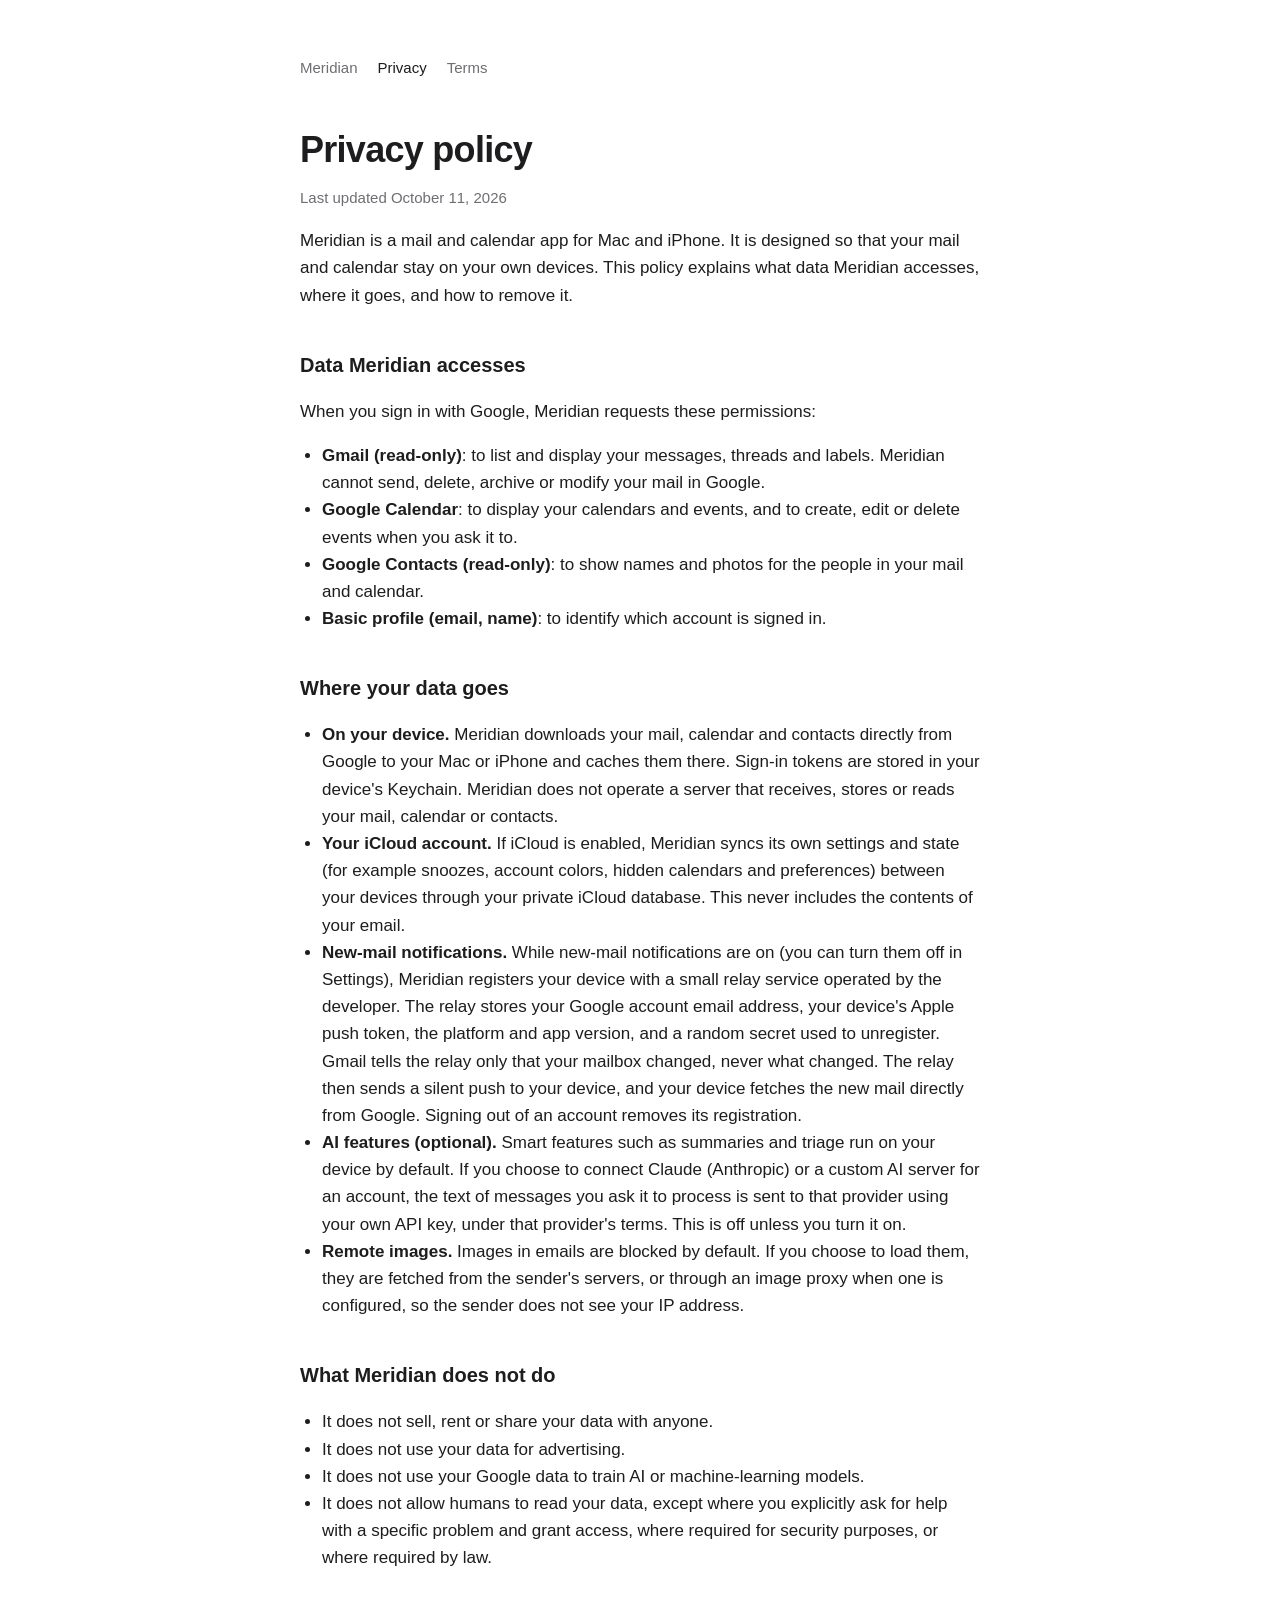
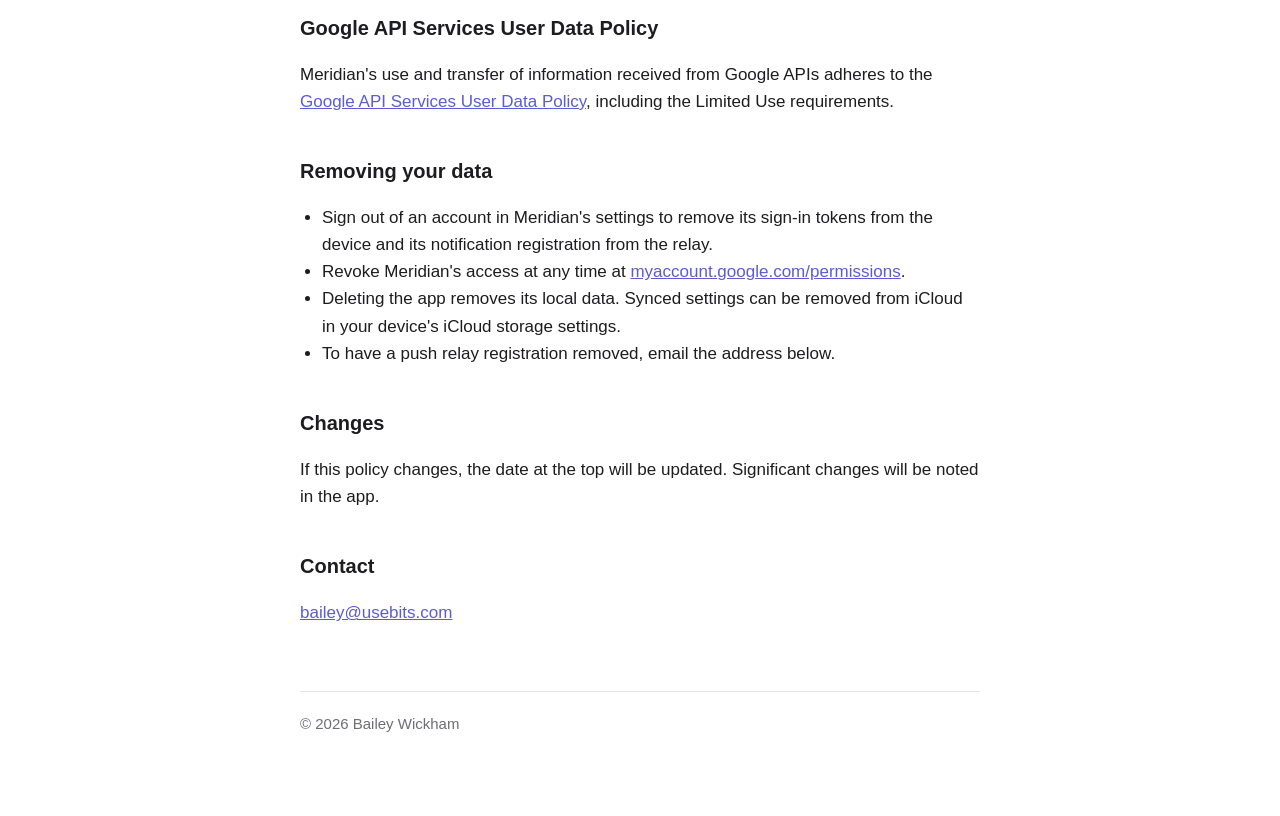
==== privacy.html @ 0765e0c7 "Meridian home page, privacy policy and terms" ====
<!doctype html>
<html lang="en">
<head>
  <meta charset="utf-8">
  <meta name="viewport" content="width=device-width, initial-scale=1">
  <title>Meridian Privacy</title>
  <meta name="description" content="How Meridian handles your Google account data.">
  <link rel="stylesheet" href="style.css">
</head>
<body>
<main>
  <nav>
    <a href="./">Meridian</a>
    <a href="privacy.html" aria-current="page">Privacy</a>
    <a href="terms.html">Terms</a>
  </nav>

  <h1>Privacy policy</h1>
  <p class="muted">Last updated October 11, 2026</p>

  <p>Meridian is a mail and calendar app for Mac and iPhone. It is designed so that your mail and calendar stay on your own devices. This policy explains what data Meridian accesses, where it goes, and how to remove it.</p>

  <h2>Data Meridian accesses</h2>
  <p>When you sign in with Google, Meridian requests these permissions:</p>
  <ul>
    <li><strong>Gmail (read-only)</strong>: to list and display your messages, threads and labels. Meridian cannot send, delete, archive or modify your mail in Google.</li>
    <li><strong>Google Calendar</strong>: to display your calendars and events, and to create, edit or delete events when you ask it to.</li>
    <li><strong>Google Contacts (read-only)</strong>: to show names and photos for the people in your mail and calendar.</li>
    <li><strong>Basic profile (email, name)</strong>: to identify which account is signed in.</li>
  </ul>

  <h2>Where your data goes</h2>
  <ul>
    <li><strong>On your device.</strong> Meridian downloads your mail, calendar and contacts directly from Google to your Mac or iPhone and caches them there. Sign-in tokens are stored in your device's Keychain. Meridian does not operate a server that receives, stores or reads your mail, calendar or contacts.</li>
    <li><strong>Your iCloud account.</strong> If iCloud is enabled, Meridian syncs its own settings and state (for example snoozes, account colors, hidden calendars and preferences) between your devices through your private iCloud database. This never includes the contents of your email.</li>
    <li><strong>New-mail notifications.</strong> While new-mail notifications are on (you can turn them off in Settings), Meridian registers your device with a small relay service operated by the developer. The relay stores your Google account email address, your device's Apple push token, the platform and app version, and a random secret used to unregister. Gmail tells the relay only that your mailbox changed, never what changed. The relay then sends a silent push to your device, and your device fetches the new mail directly from Google. Signing out of an account removes its registration.</li>
    <li><strong>AI features (optional).</strong> Smart features such as summaries and triage run on your device by default. If you choose to connect Claude (Anthropic) or a custom AI server for an account, the text of messages you ask it to process is sent to that provider using your own API key, under that provider's terms. This is off unless you turn it on.</li>
    <li><strong>Remote images.</strong> Images in emails are blocked by default. If you choose to load them, they are fetched from the sender's servers, or through an image proxy when one is configured, so the sender does not see your IP address.</li>
  </ul>

  <h2>What Meridian does not do</h2>
  <ul>
    <li>It does not sell, rent or share your data with anyone.</li>
    <li>It does not use your data for advertising.</li>
    <li>It does not use your Google data to train AI or machine-learning models.</li>
    <li>It does not allow humans to read your data, except where you explicitly ask for help with a specific problem and grant access, where required for security purposes, or where required by law.</li>
  </ul>

  <h2>Google API Services User Data Policy</h2>
  <p>Meridian's use and transfer of information received from Google APIs adheres to the <a href="https://developers.google.com/terms/api-services-user-data-policy">Google API Services User Data Policy</a>, including the Limited Use requirements.</p>

  <h2>Removing your data</h2>
  <ul>
    <li>Sign out of an account in Meridian's settings to remove its sign-in tokens from the device and its notification registration from the relay.</li>
    <li>Revoke Meridian's access at any time at <a href="https://myaccount.google.com/permissions">myaccount.google.com/permissions</a>.</li>
    <li>Deleting the app removes its local data. Synced settings can be removed from iCloud in your device's iCloud storage settings.</li>
    <li>To have a push relay registration removed, email the address below.</li>
  </ul>

  <h2>Changes</h2>
  <p>If this policy changes, the date at the top will be updated. Significant changes will be noted in the app.</p>

  <h2>Contact</h2>
  <p><a href="mailto:bailey@usebits.com">bailey@usebits.com</a></p>

  <footer class="muted">© 2026 Bailey Wickham</footer>
</main>
</body>
</html>
---- style.css ----
:root {
  --bg: #ffffff;
  --fg: #1d1d1f;
  --muted: #6e6e73;
  --accent: #5b5bd6;
  --rule: #e5e5ea;
}
@media (prefers-color-scheme: dark) {
  :root {
    --bg: #161618;
    --fg: #f2f2f4;
    --muted: #a1a1a6;
    --accent: #8e8cf0;
    --rule: #2c2c2e;
  }
}
* { box-sizing: border-box; }
body {
  margin: 0;
  background: var(--bg);
  color: var(--fg);
  font: 17px/1.6 -apple-system, BlinkMacSystemFont, "Inter", "Segoe UI", sans-serif;
}
main { max-width: 720px; margin: 0 auto; padding: 56px 20px 80px; }
nav { display: flex; gap: 20px; font-size: 15px; margin-bottom: 48px; }
nav a { color: var(--muted); text-decoration: none; }
nav a:hover, nav a[aria-current] { color: var(--fg); }
h1 { font-size: 36px; line-height: 1.2; margin: 0 0 12px; letter-spacing: -0.02em; }
h2 { font-size: 20px; margin: 40px 0 8px; }
p, li { color: var(--fg); }
.lede { font-size: 20px; color: var(--muted); margin-top: 0; }
.muted { color: var(--muted); font-size: 15px; }
a { color: var(--accent); }
ul { padding-left: 22px; }
footer { margin-top: 64px; padding-top: 20px; border-top: 1px solid var(--rule); }
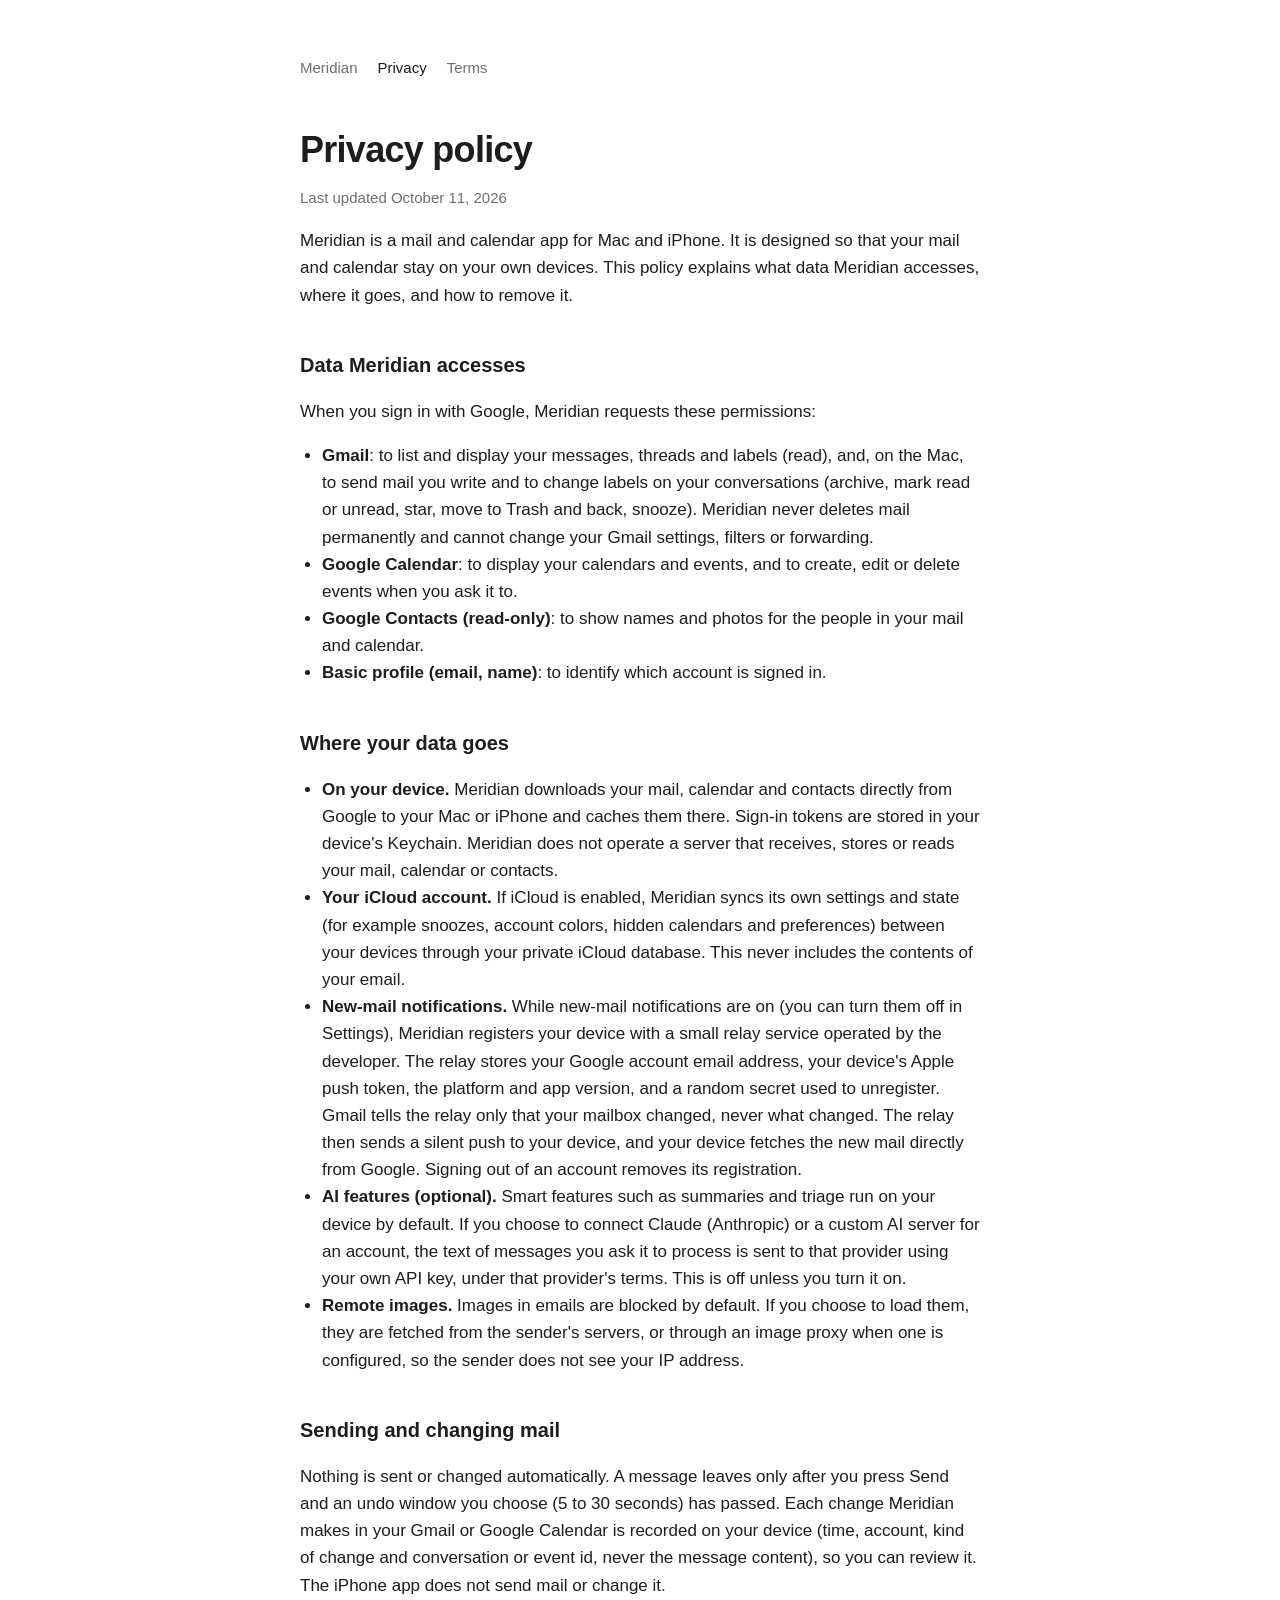
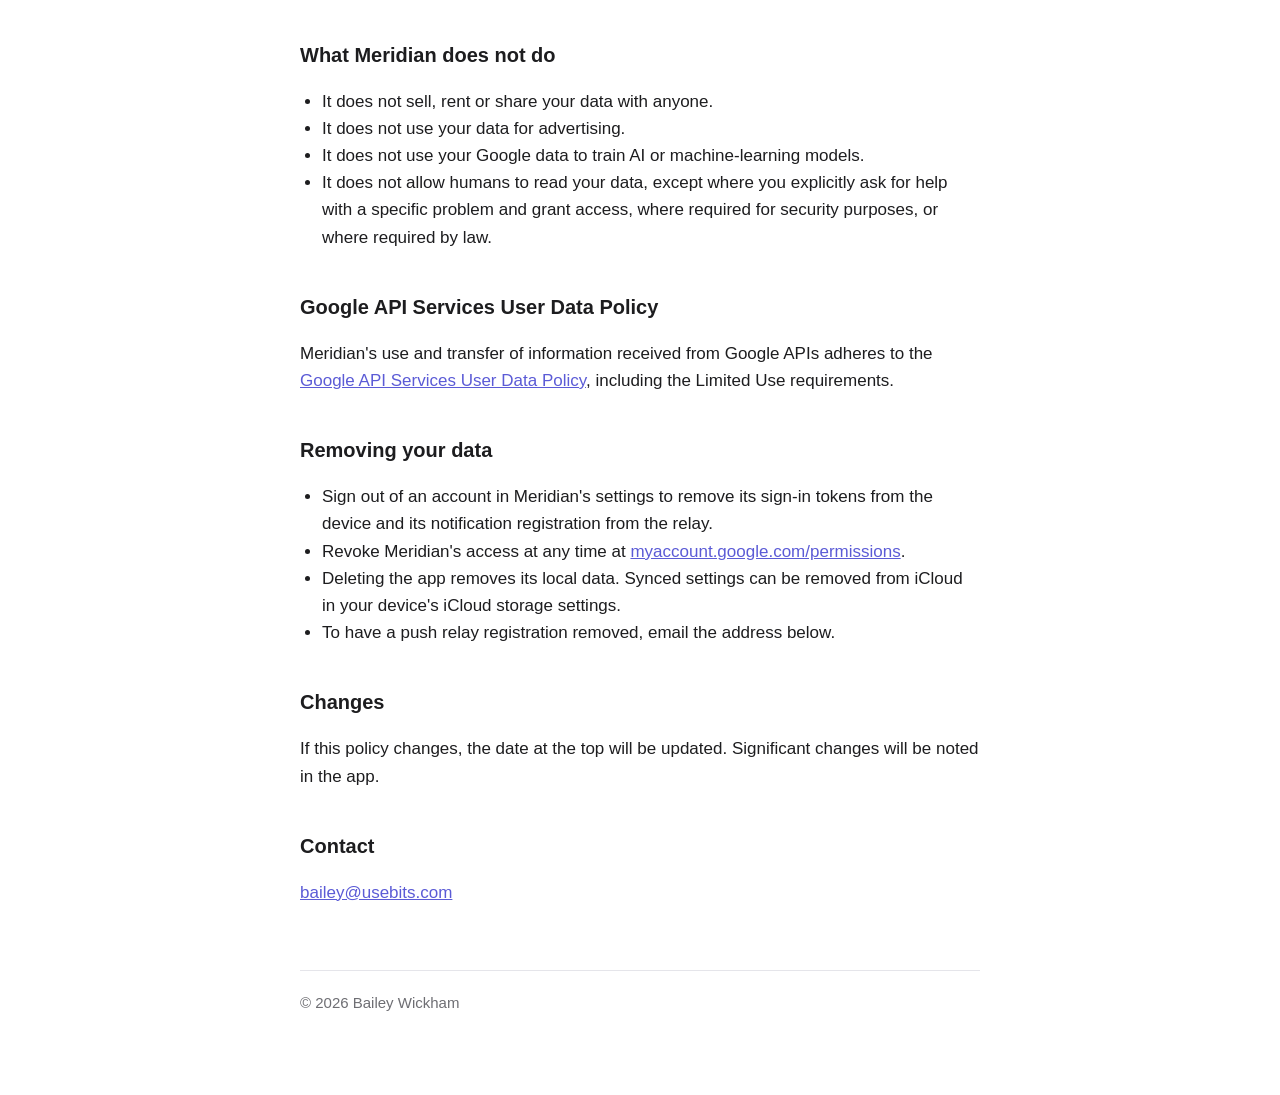
==== commit 280592ec: "Privacy and home page: Gmail sending and label changes (gmail.modify)" ====
--- a/privacy.html
+++ b/privacy.html
@@ -23,7 +23,7 @@
   <h2>Data Meridian accesses</h2>
   <p>When you sign in with Google, Meridian requests these permissions:</p>
   <ul>
-    <li><strong>Gmail (read-only)</strong>: to list and display your messages, threads and labels. Meridian cannot send, delete, archive or modify your mail in Google.</li>
+    <li><strong>Gmail</strong>: to list and display your messages, threads and labels (read), and, on the Mac, to send mail you write and to change labels on your conversations (archive, mark read or unread, star, move to Trash and back, snooze). Meridian never deletes mail permanently and cannot change your Gmail settings, filters or forwarding.</li>
     <li><strong>Google Calendar</strong>: to display your calendars and events, and to create, edit or delete events when you ask it to.</li>
     <li><strong>Google Contacts (read-only)</strong>: to show names and photos for the people in your mail and calendar.</li>
     <li><strong>Basic profile (email, name)</strong>: to identify which account is signed in.</li>
@@ -37,6 +37,9 @@
     <li><strong>AI features (optional).</strong> Smart features such as summaries and triage run on your device by default. If you choose to connect Claude (Anthropic) or a custom AI server for an account, the text of messages you ask it to process is sent to that provider using your own API key, under that provider's terms. This is off unless you turn it on.</li>
     <li><strong>Remote images.</strong> Images in emails are blocked by default. If you choose to load them, they are fetched from the sender's servers, or through an image proxy when one is configured, so the sender does not see your IP address.</li>
   </ul>
+
+  <h2>Sending and changing mail</h2>
+  <p>Nothing is sent or changed automatically. A message leaves only after you press Send and an undo window you choose (5 to 30 seconds) has passed. Each change Meridian makes in your Gmail or Google Calendar is recorded on your device (time, account, kind of change and conversation or event id, never the message content), so you can review it. The iPhone app does not send mail or change it.</p>
 
   <h2>What Meridian does not do</h2>
   <ul>
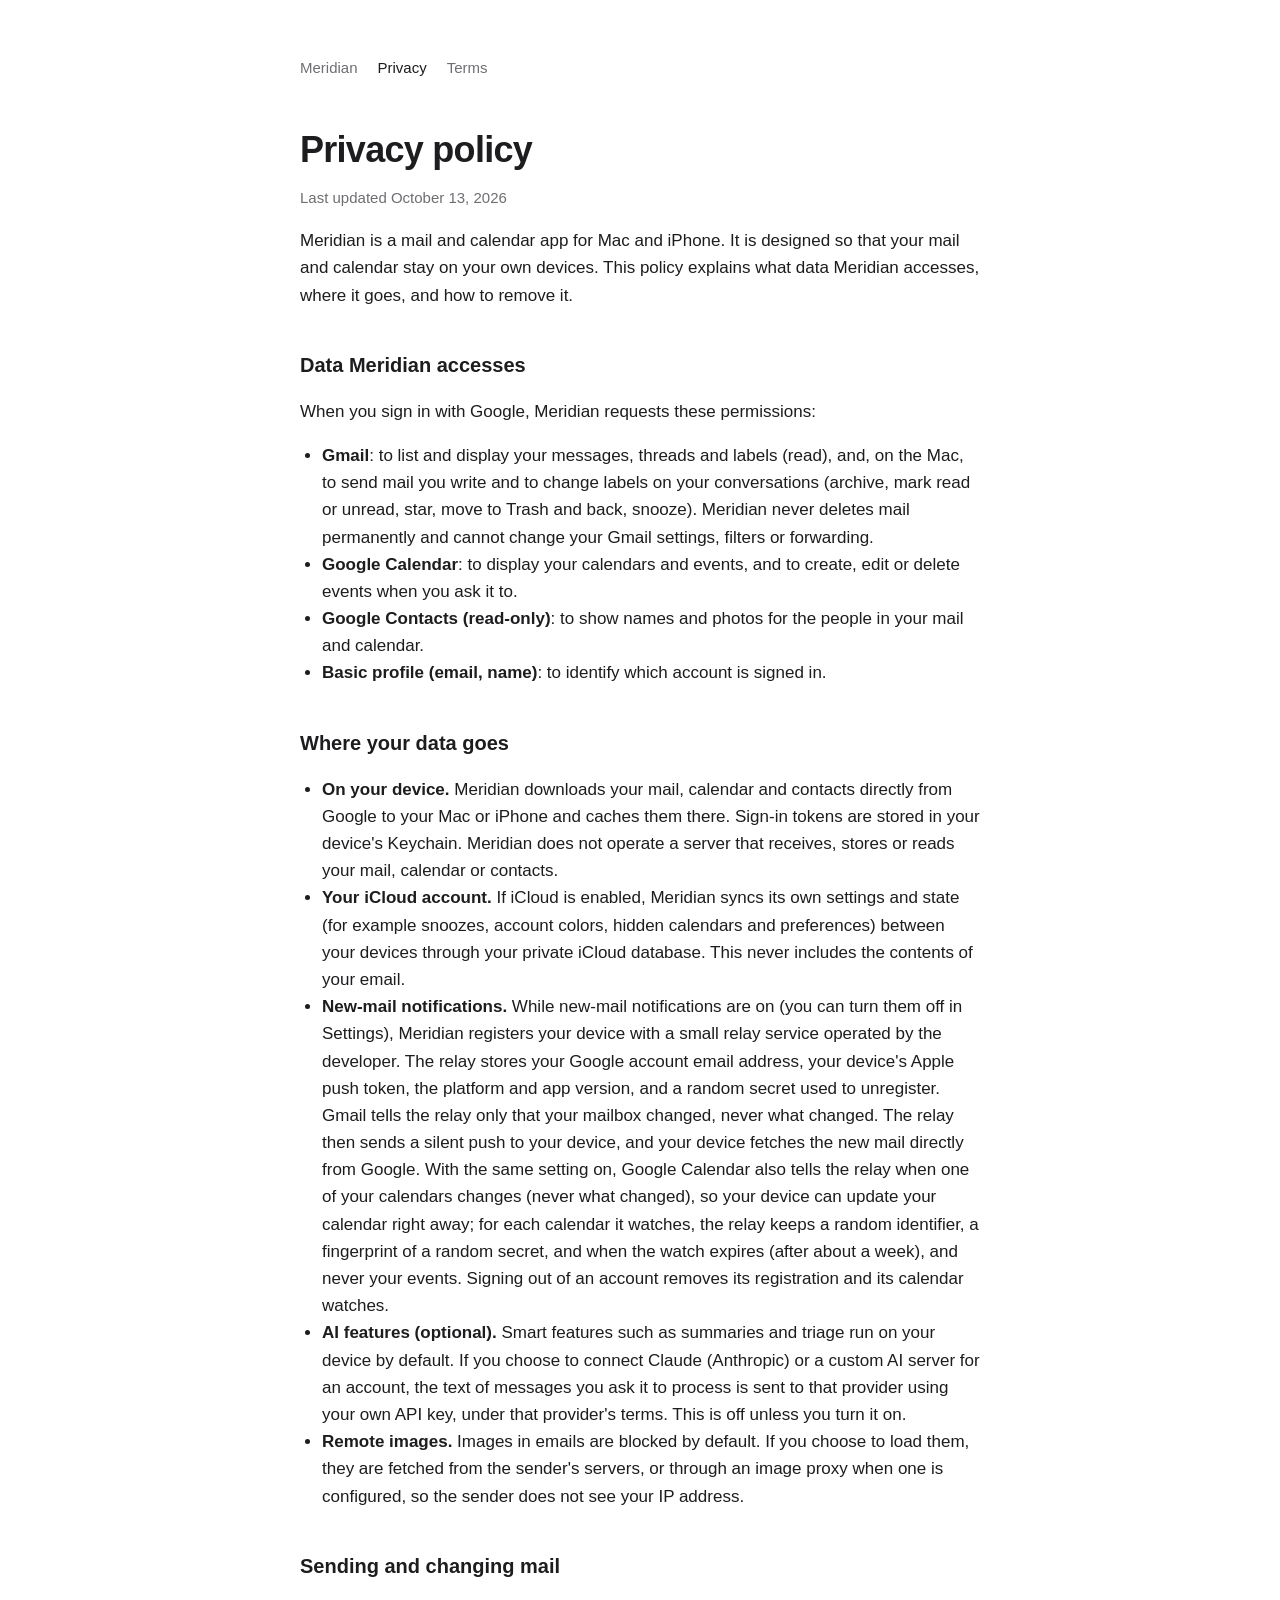
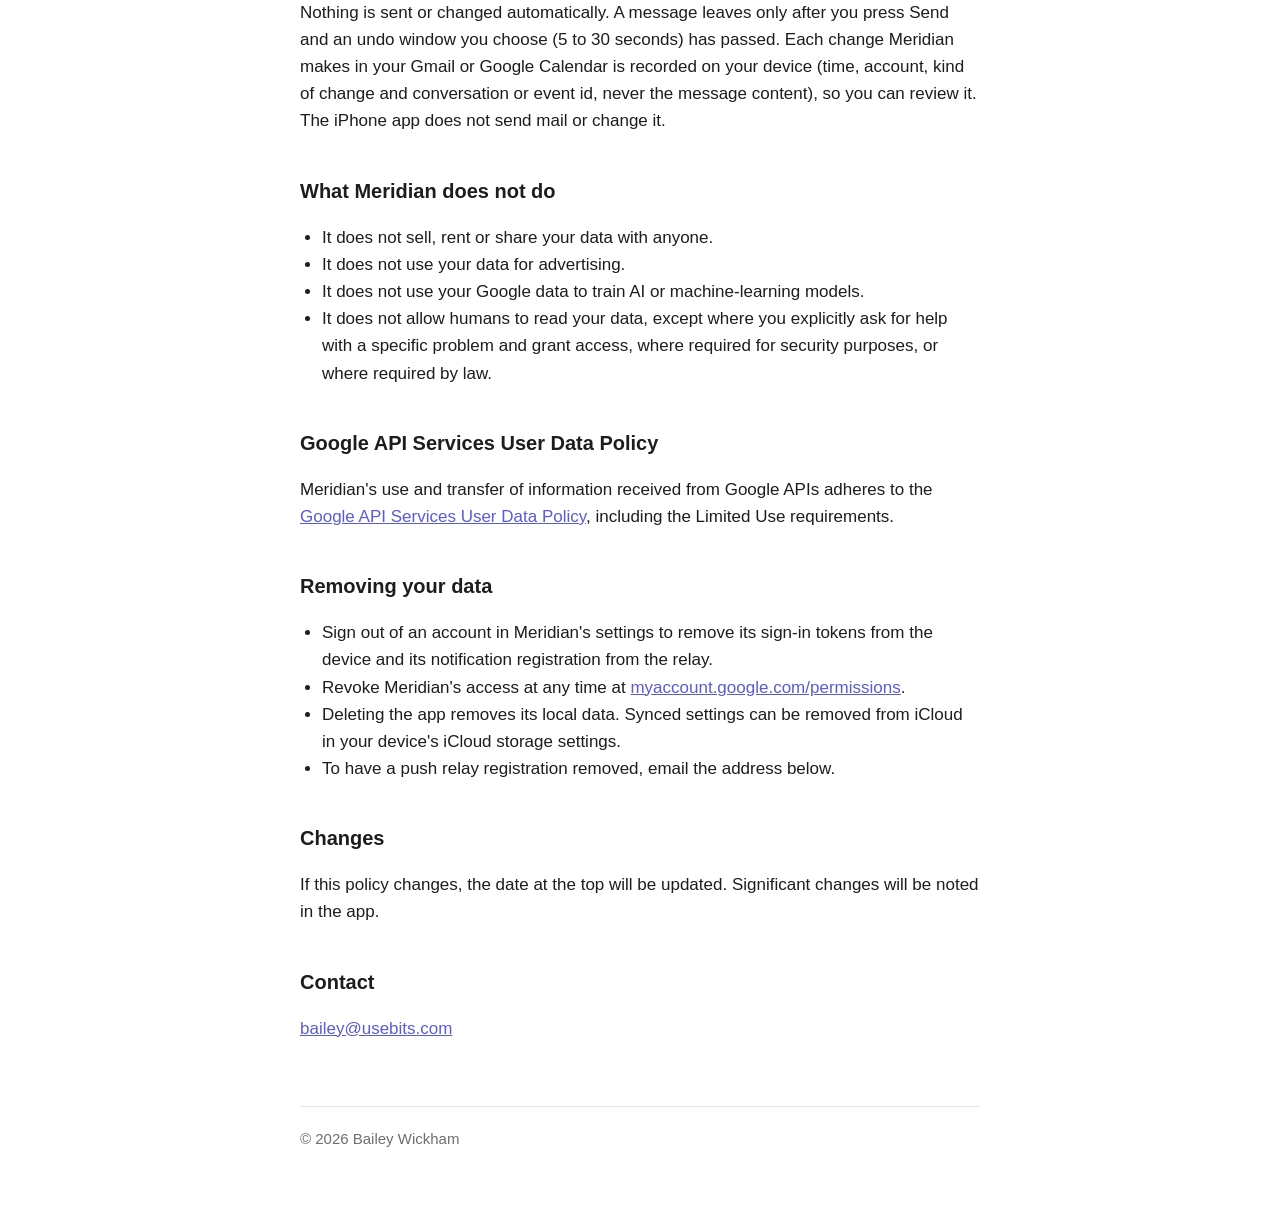
==== commit 54c00a32: "Privacy: live calendar updates through the push relay" ====
--- a/privacy.html
+++ b/privacy.html
@@ -16,7 +16,7 @@
   </nav>
 
   <h1>Privacy policy</h1>
-  <p class="muted">Last updated October 11, 2026</p>
+  <p class="muted">Last updated October 13, 2026</p>
 
   <p>Meridian is a mail and calendar app for Mac and iPhone. It is designed so that your mail and calendar stay on your own devices. This policy explains what data Meridian accesses, where it goes, and how to remove it.</p>
 
@@ -33,7 +33,7 @@
   <ul>
     <li><strong>On your device.</strong> Meridian downloads your mail, calendar and contacts directly from Google to your Mac or iPhone and caches them there. Sign-in tokens are stored in your device's Keychain. Meridian does not operate a server that receives, stores or reads your mail, calendar or contacts.</li>
     <li><strong>Your iCloud account.</strong> If iCloud is enabled, Meridian syncs its own settings and state (for example snoozes, account colors, hidden calendars and preferences) between your devices through your private iCloud database. This never includes the contents of your email.</li>
-    <li><strong>New-mail notifications.</strong> While new-mail notifications are on (you can turn them off in Settings), Meridian registers your device with a small relay service operated by the developer. The relay stores your Google account email address, your device's Apple push token, the platform and app version, and a random secret used to unregister. Gmail tells the relay only that your mailbox changed, never what changed. The relay then sends a silent push to your device, and your device fetches the new mail directly from Google. Signing out of an account removes its registration.</li>
+    <li><strong>New-mail notifications.</strong> While new-mail notifications are on (you can turn them off in Settings), Meridian registers your device with a small relay service operated by the developer. The relay stores your Google account email address, your device's Apple push token, the platform and app version, and a random secret used to unregister. Gmail tells the relay only that your mailbox changed, never what changed. The relay then sends a silent push to your device, and your device fetches the new mail directly from Google. With the same setting on, Google Calendar also tells the relay when one of your calendars changes (never what changed), so your device can update your calendar right away; for each calendar it watches, the relay keeps a random identifier, a fingerprint of a random secret, and when the watch expires (after about a week), and never your events. Signing out of an account removes its registration and its calendar watches.</li>
     <li><strong>AI features (optional).</strong> Smart features such as summaries and triage run on your device by default. If you choose to connect Claude (Anthropic) or a custom AI server for an account, the text of messages you ask it to process is sent to that provider using your own API key, under that provider's terms. This is off unless you turn it on.</li>
     <li><strong>Remote images.</strong> Images in emails are blocked by default. If you choose to load them, they are fetched from the sender's servers, or through an image proxy when one is configured, so the sender does not see your IP address.</li>
   </ul>
--- a/style.css
+++ b/style.css
@@ -32,4 +32,10 @@
 .muted { color: var(--muted); font-size: 15px; }
 a { color: var(--accent); }
 ul { padding-left: 22px; }
+.get { display: flex; flex-wrap: wrap; align-items: center; gap: 8px 16px; margin: 28px 0 8px; }
+.download {
+  display: inline-block; padding: 10px 20px; border-radius: 10px;
+  background: var(--accent); color: #fff; font-weight: 600; text-decoration: none;
+}
+.download:hover { filter: brightness(1.08); }
 footer { margin-top: 64px; padding-top: 20px; border-top: 1px solid var(--rule); }
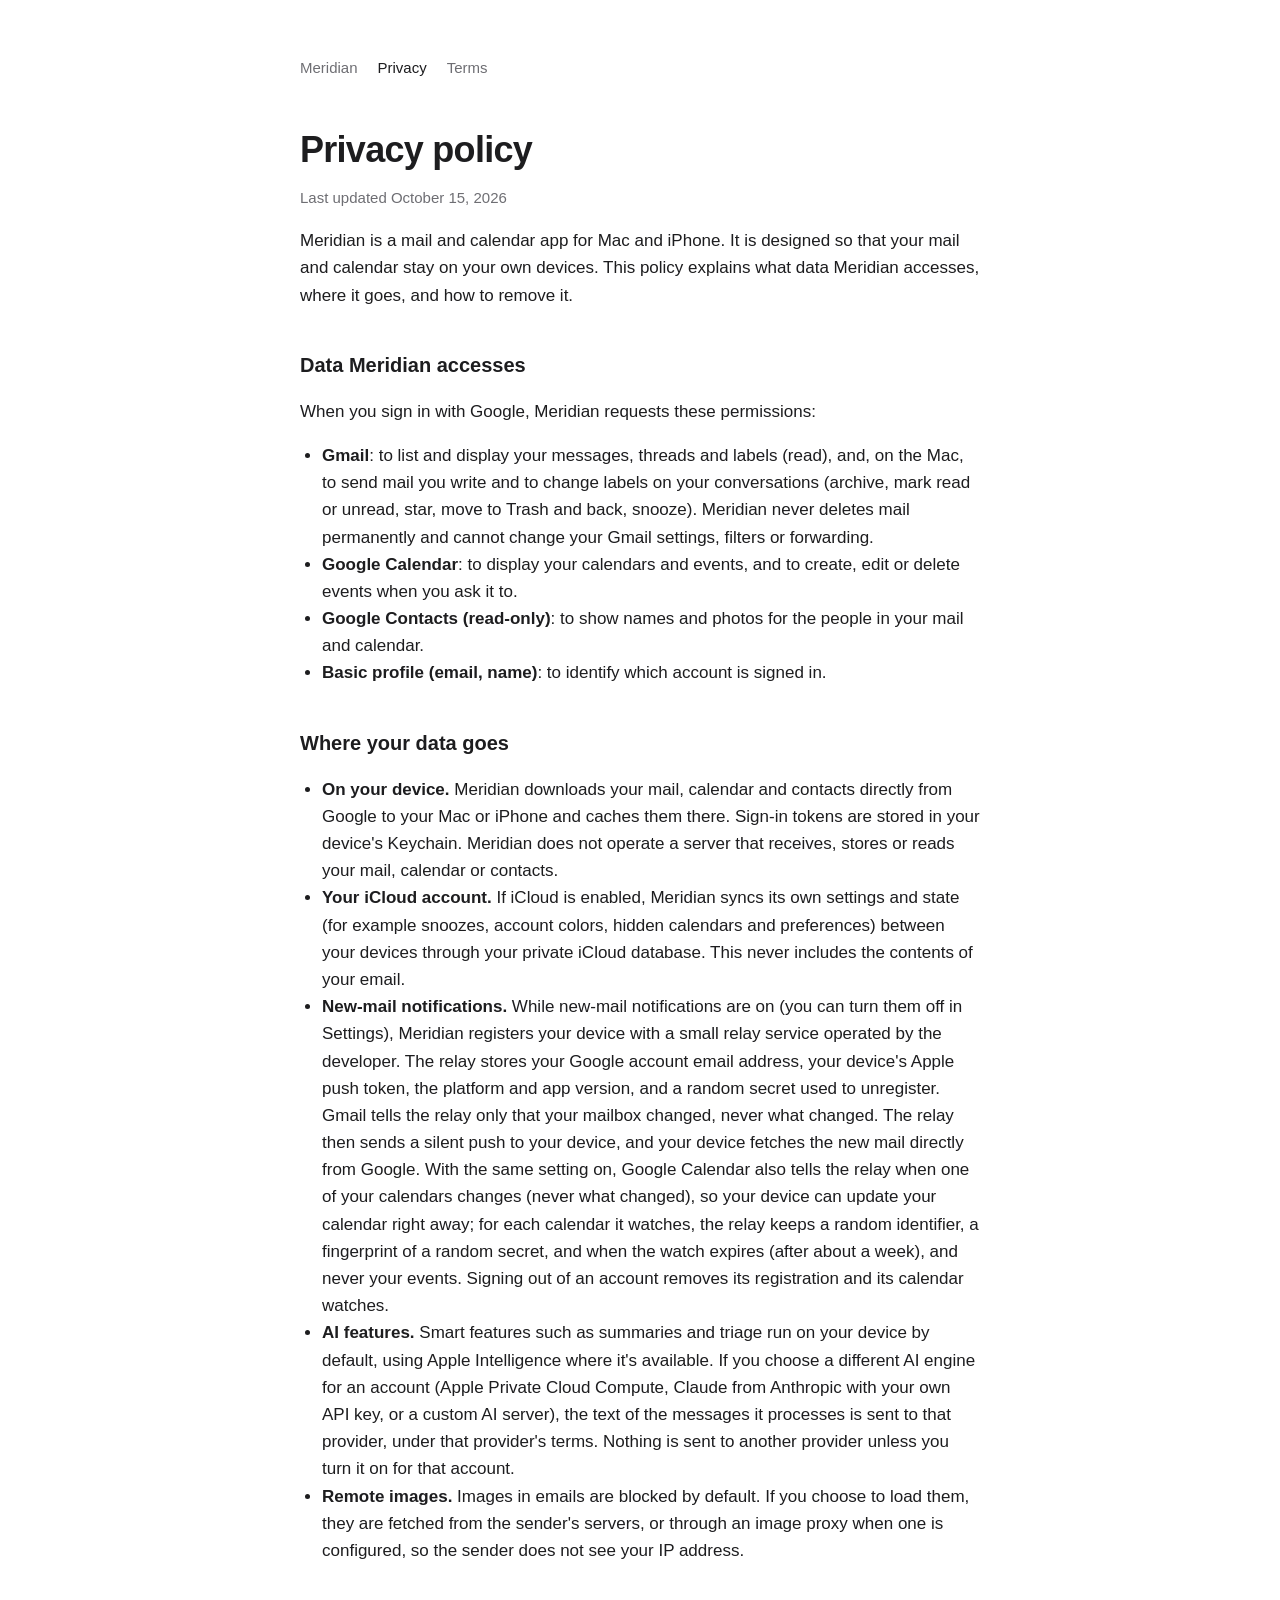
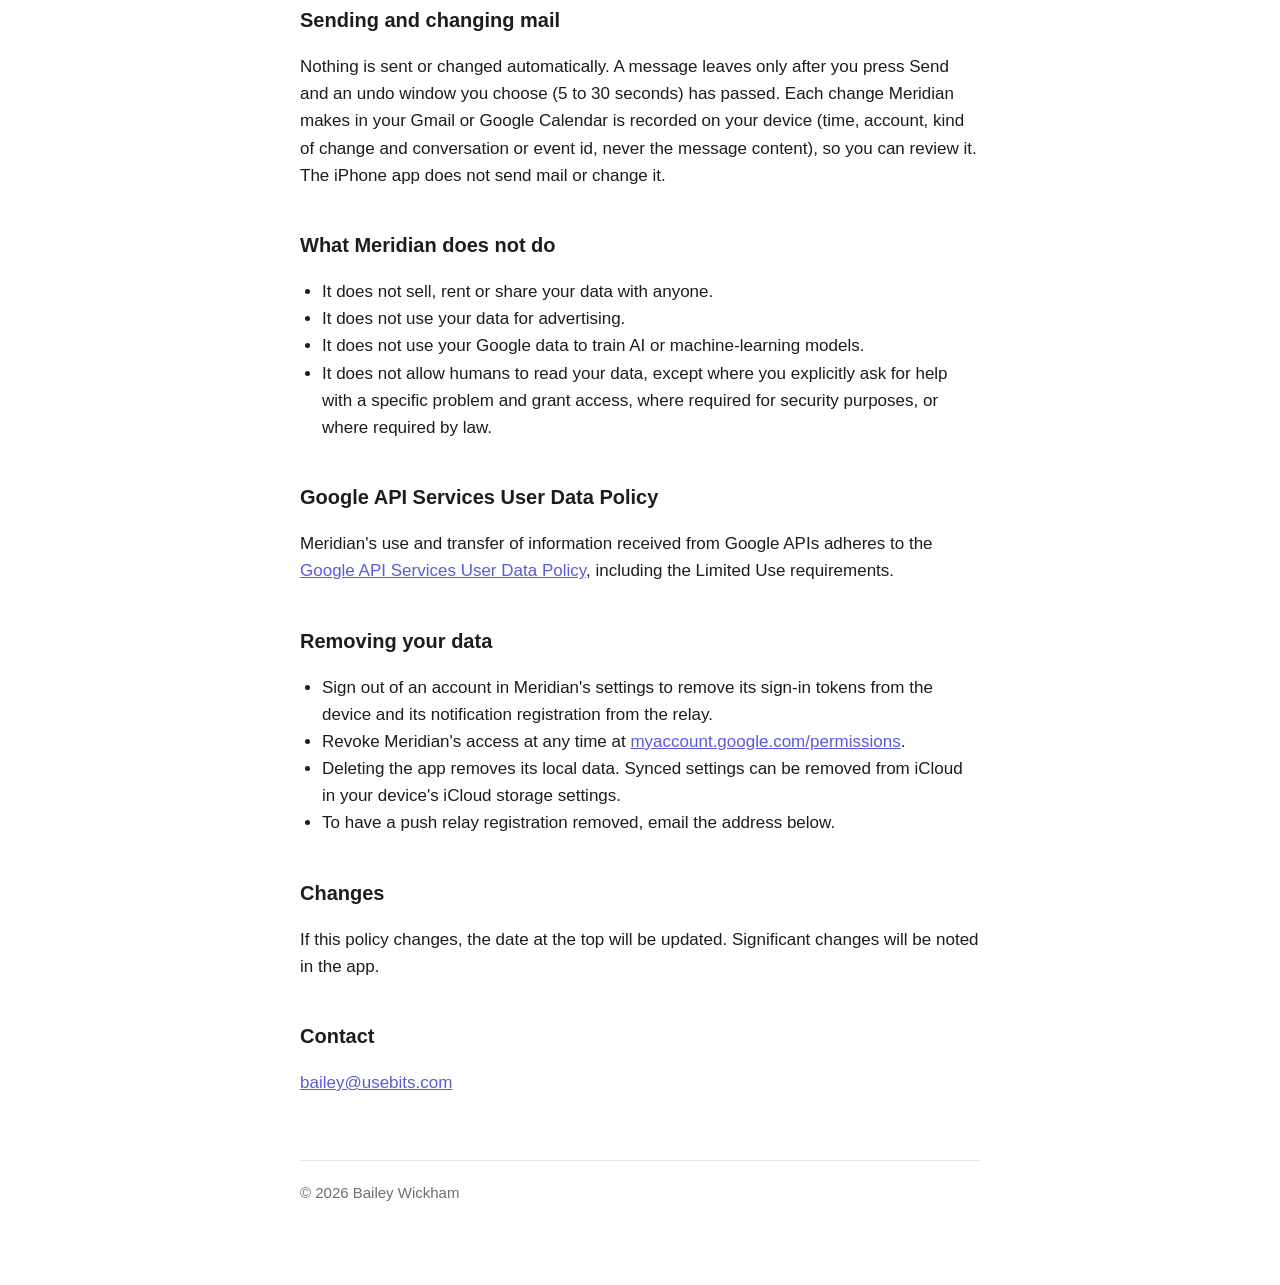
==== commit 3aa1a543: "Privacy: Apple Intelligence and Private Cloud Compute" ====
--- a/privacy.html
+++ b/privacy.html
@@ -16,7 +16,7 @@
   </nav>
 
   <h1>Privacy policy</h1>
-  <p class="muted">Last updated October 13, 2026</p>
+  <p class="muted">Last updated October 15, 2026</p>
 
   <p>Meridian is a mail and calendar app for Mac and iPhone. It is designed so that your mail and calendar stay on your own devices. This policy explains what data Meridian accesses, where it goes, and how to remove it.</p>
 
@@ -34,7 +34,7 @@
     <li><strong>On your device.</strong> Meridian downloads your mail, calendar and contacts directly from Google to your Mac or iPhone and caches them there. Sign-in tokens are stored in your device's Keychain. Meridian does not operate a server that receives, stores or reads your mail, calendar or contacts.</li>
     <li><strong>Your iCloud account.</strong> If iCloud is enabled, Meridian syncs its own settings and state (for example snoozes, account colors, hidden calendars and preferences) between your devices through your private iCloud database. This never includes the contents of your email.</li>
     <li><strong>New-mail notifications.</strong> While new-mail notifications are on (you can turn them off in Settings), Meridian registers your device with a small relay service operated by the developer. The relay stores your Google account email address, your device's Apple push token, the platform and app version, and a random secret used to unregister. Gmail tells the relay only that your mailbox changed, never what changed. The relay then sends a silent push to your device, and your device fetches the new mail directly from Google. With the same setting on, Google Calendar also tells the relay when one of your calendars changes (never what changed), so your device can update your calendar right away; for each calendar it watches, the relay keeps a random identifier, a fingerprint of a random secret, and when the watch expires (after about a week), and never your events. Signing out of an account removes its registration and its calendar watches.</li>
-    <li><strong>AI features (optional).</strong> Smart features such as summaries and triage run on your device by default. If you choose to connect Claude (Anthropic) or a custom AI server for an account, the text of messages you ask it to process is sent to that provider using your own API key, under that provider's terms. This is off unless you turn it on.</li>
+    <li><strong>AI features.</strong> Smart features such as summaries and triage run on your device by default, using Apple Intelligence where it's available. If you choose a different AI engine for an account (Apple Private Cloud Compute, Claude from Anthropic with your own API key, or a custom AI server), the text of the messages it processes is sent to that provider, under that provider's terms. Nothing is sent to another provider unless you turn it on for that account.</li>
     <li><strong>Remote images.</strong> Images in emails are blocked by default. If you choose to load them, they are fetched from the sender's servers, or through an image proxy when one is configured, so the sender does not see your IP address.</li>
   </ul>
 
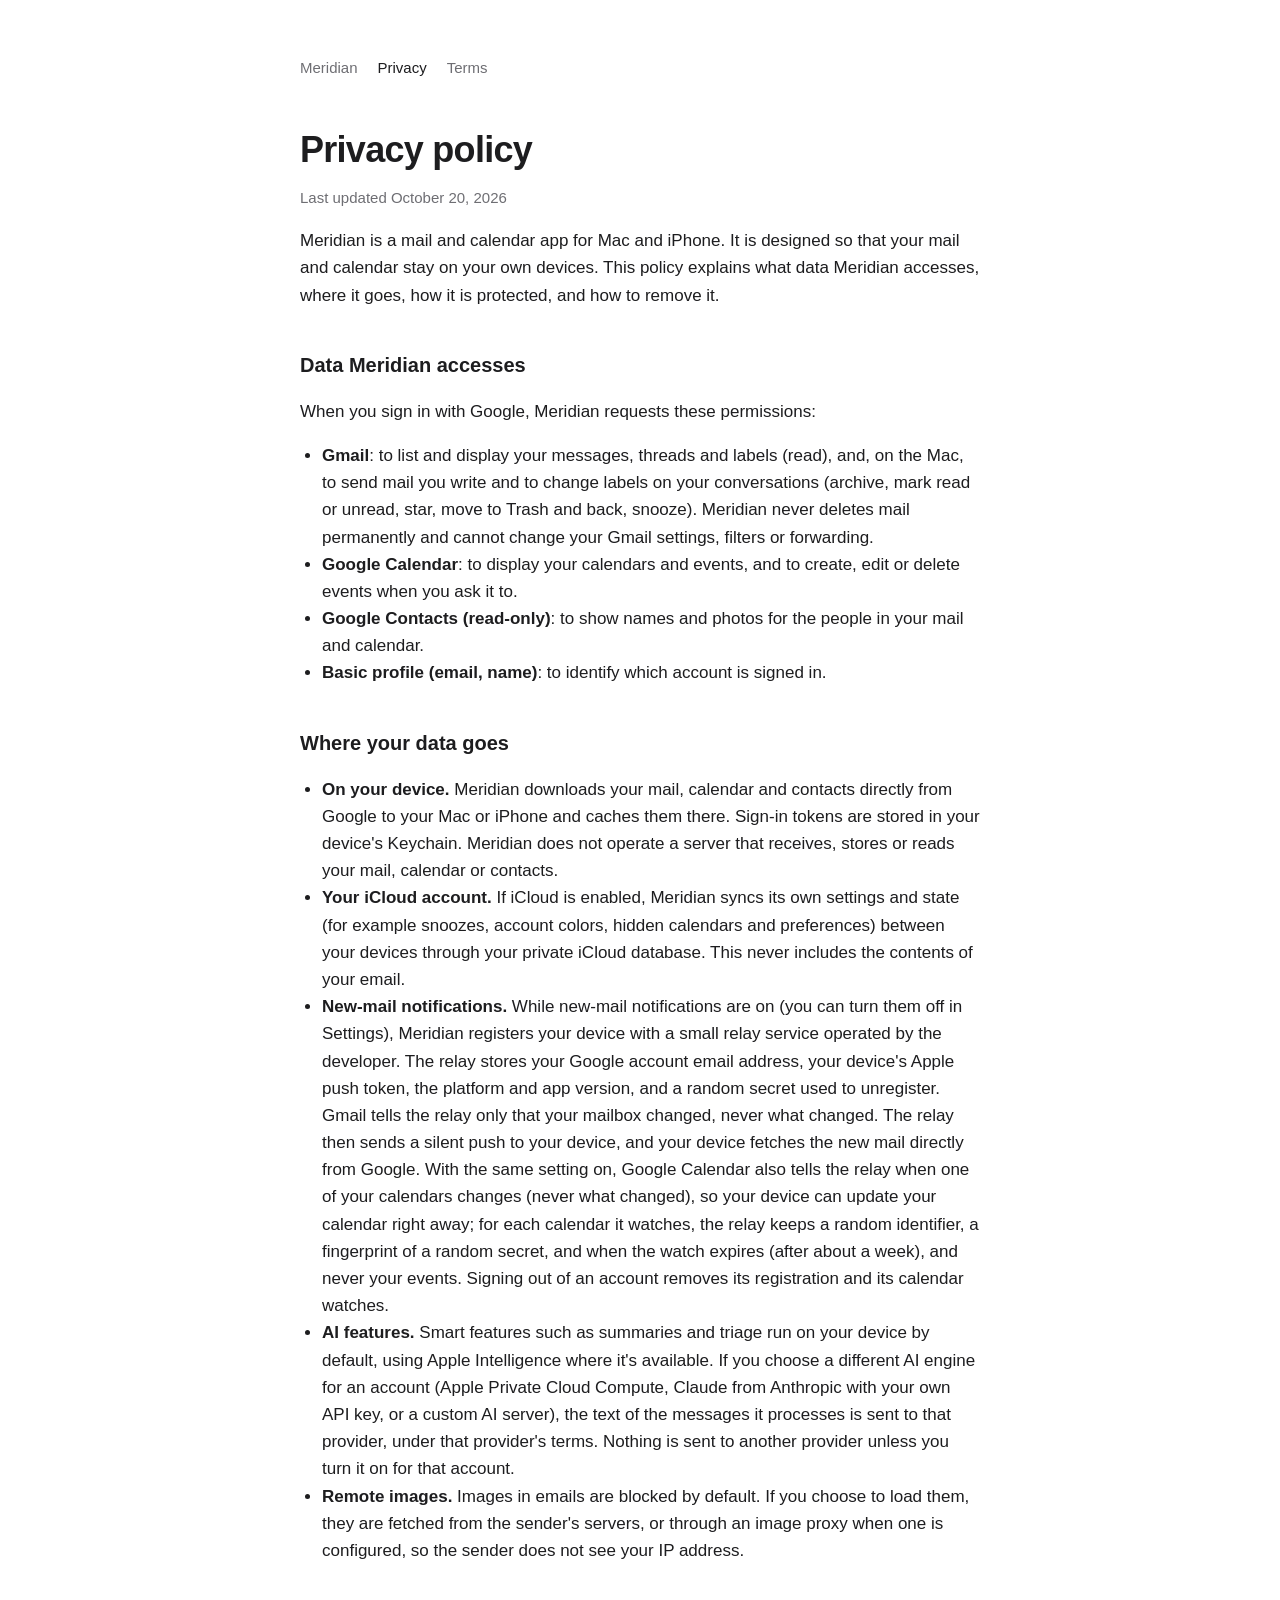
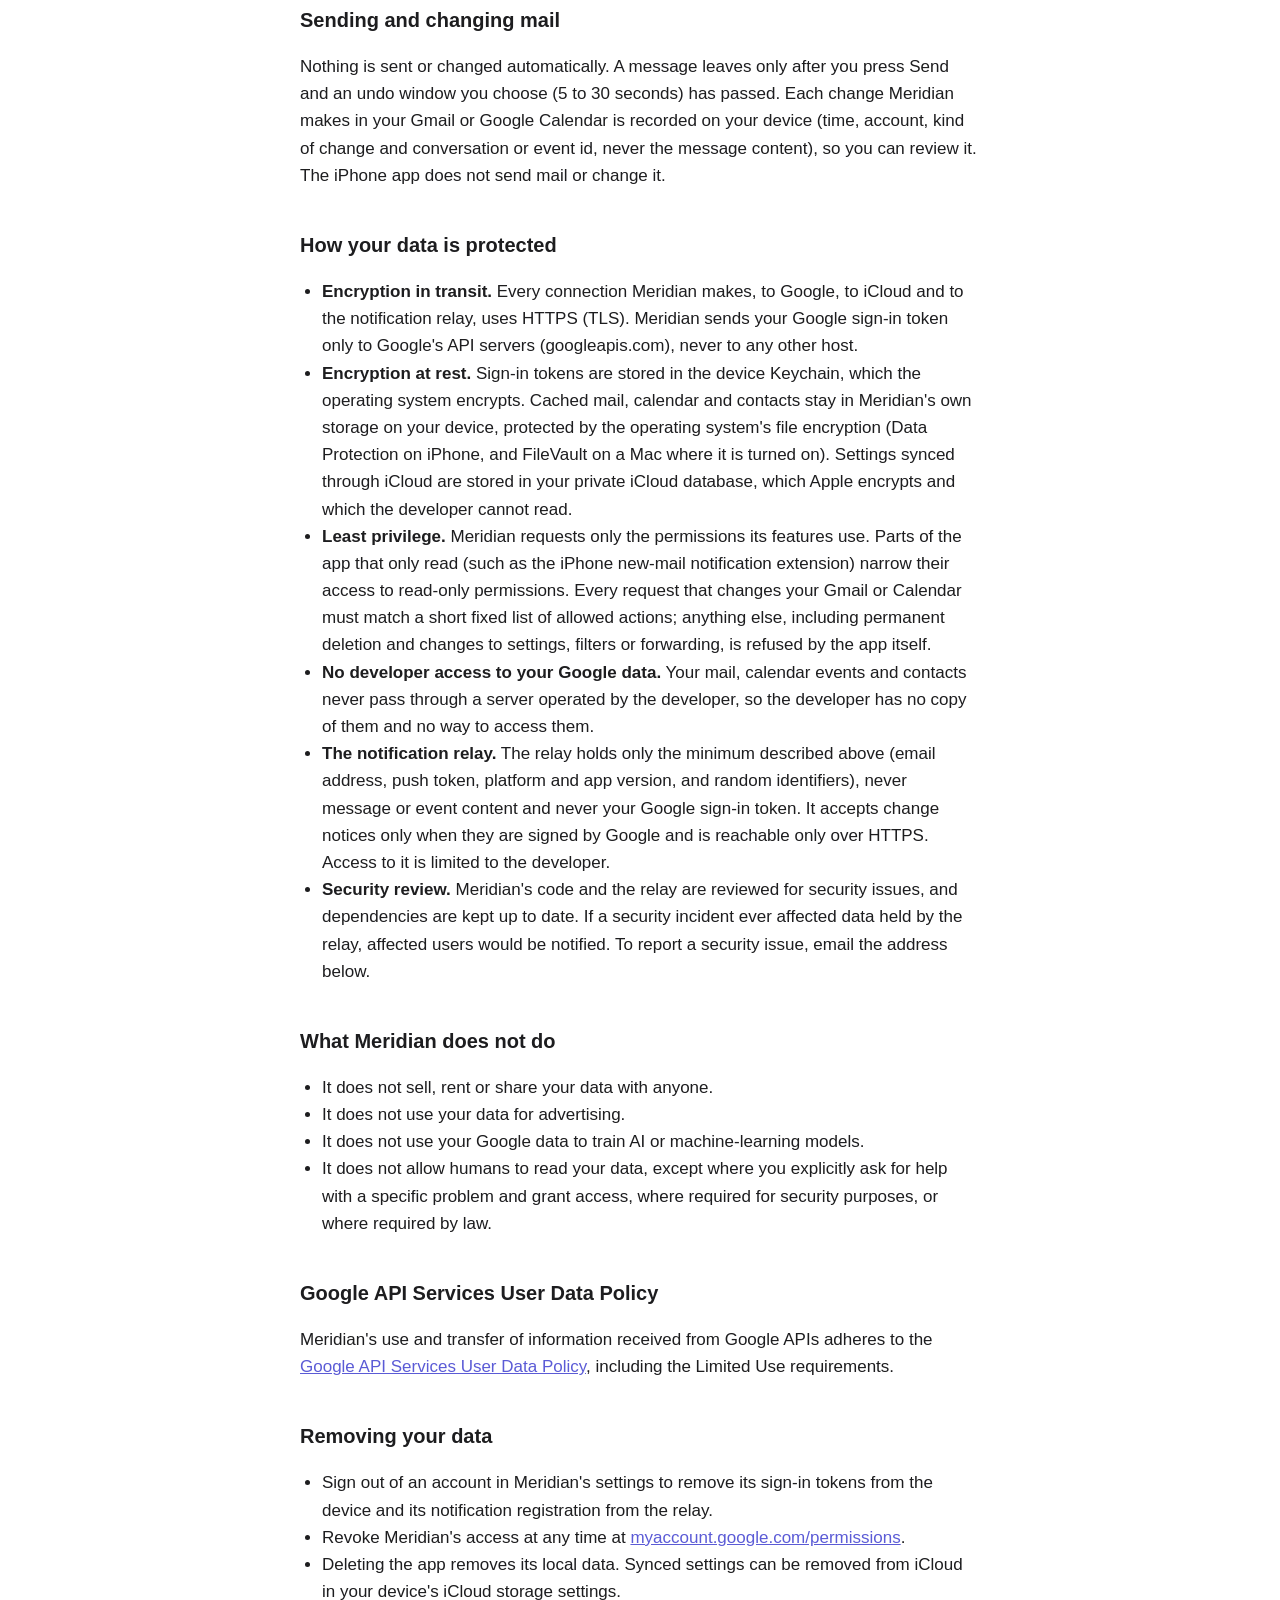
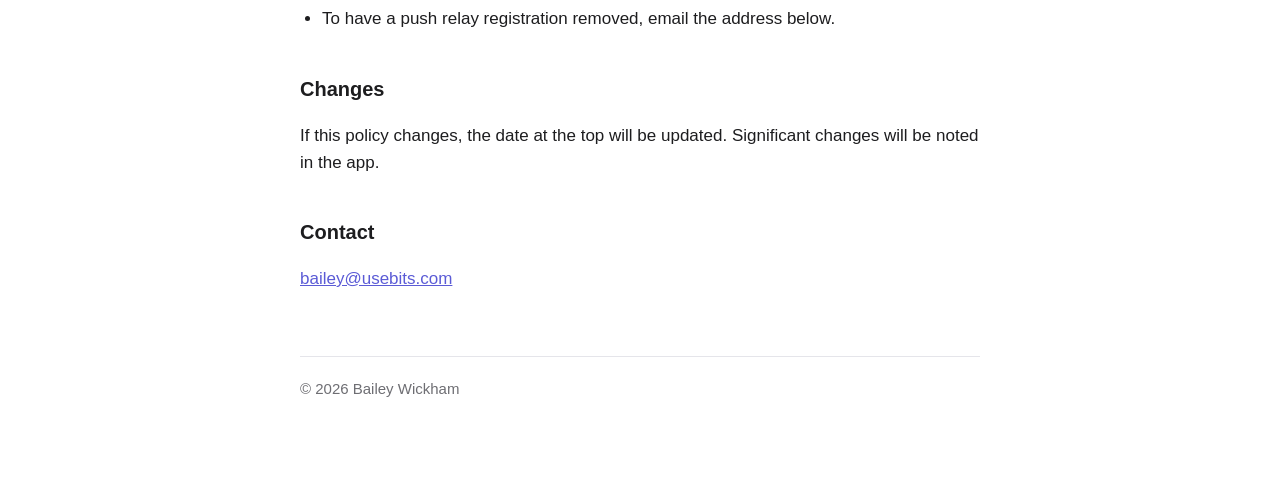
==== commit 69ba9d10: "Privacy: how your data is protected (encryption in transit and at rest, least privilege, no develope" ====
--- a/privacy.html
+++ b/privacy.html
@@ -16,9 +16,9 @@
   </nav>
 
   <h1>Privacy policy</h1>
-  <p class="muted">Last updated October 15, 2026</p>
+  <p class="muted">Last updated October 20, 2026</p>
 
-  <p>Meridian is a mail and calendar app for Mac and iPhone. It is designed so that your mail and calendar stay on your own devices. This policy explains what data Meridian accesses, where it goes, and how to remove it.</p>
+  <p>Meridian is a mail and calendar app for Mac and iPhone. It is designed so that your mail and calendar stay on your own devices. This policy explains what data Meridian accesses, where it goes, how it is protected, and how to remove it.</p>
 
   <h2>Data Meridian accesses</h2>
   <p>When you sign in with Google, Meridian requests these permissions:</p>
@@ -40,6 +40,16 @@
 
   <h2>Sending and changing mail</h2>
   <p>Nothing is sent or changed automatically. A message leaves only after you press Send and an undo window you choose (5 to 30 seconds) has passed. Each change Meridian makes in your Gmail or Google Calendar is recorded on your device (time, account, kind of change and conversation or event id, never the message content), so you can review it. The iPhone app does not send mail or change it.</p>
+
+  <h2>How your data is protected</h2>
+  <ul>
+    <li><strong>Encryption in transit.</strong> Every connection Meridian makes, to Google, to iCloud and to the notification relay, uses HTTPS (TLS). Meridian sends your Google sign-in token only to Google's API servers (googleapis.com), never to any other host.</li>
+    <li><strong>Encryption at rest.</strong> Sign-in tokens are stored in the device Keychain, which the operating system encrypts. Cached mail, calendar and contacts stay in Meridian's own storage on your device, protected by the operating system's file encryption (Data Protection on iPhone, and FileVault on a Mac where it is turned on). Settings synced through iCloud are stored in your private iCloud database, which Apple encrypts and which the developer cannot read.</li>
+    <li><strong>Least privilege.</strong> Meridian requests only the permissions its features use. Parts of the app that only read (such as the iPhone new-mail notification extension) narrow their access to read-only permissions. Every request that changes your Gmail or Calendar must match a short fixed list of allowed actions; anything else, including permanent deletion and changes to settings, filters or forwarding, is refused by the app itself.</li>
+    <li><strong>No developer access to your Google data.</strong> Your mail, calendar events and contacts never pass through a server operated by the developer, so the developer has no copy of them and no way to access them.</li>
+    <li><strong>The notification relay.</strong> The relay holds only the minimum described above (email address, push token, platform and app version, and random identifiers), never message or event content and never your Google sign-in token. It accepts change notices only when they are signed by Google and is reachable only over HTTPS. Access to it is limited to the developer.</li>
+    <li><strong>Security review.</strong> Meridian's code and the relay are reviewed for security issues, and dependencies are kept up to date. If a security incident ever affected data held by the relay, affected users would be notified. To report a security issue, email the address below.</li>
+  </ul>
 
   <h2>What Meridian does not do</h2>
   <ul>
